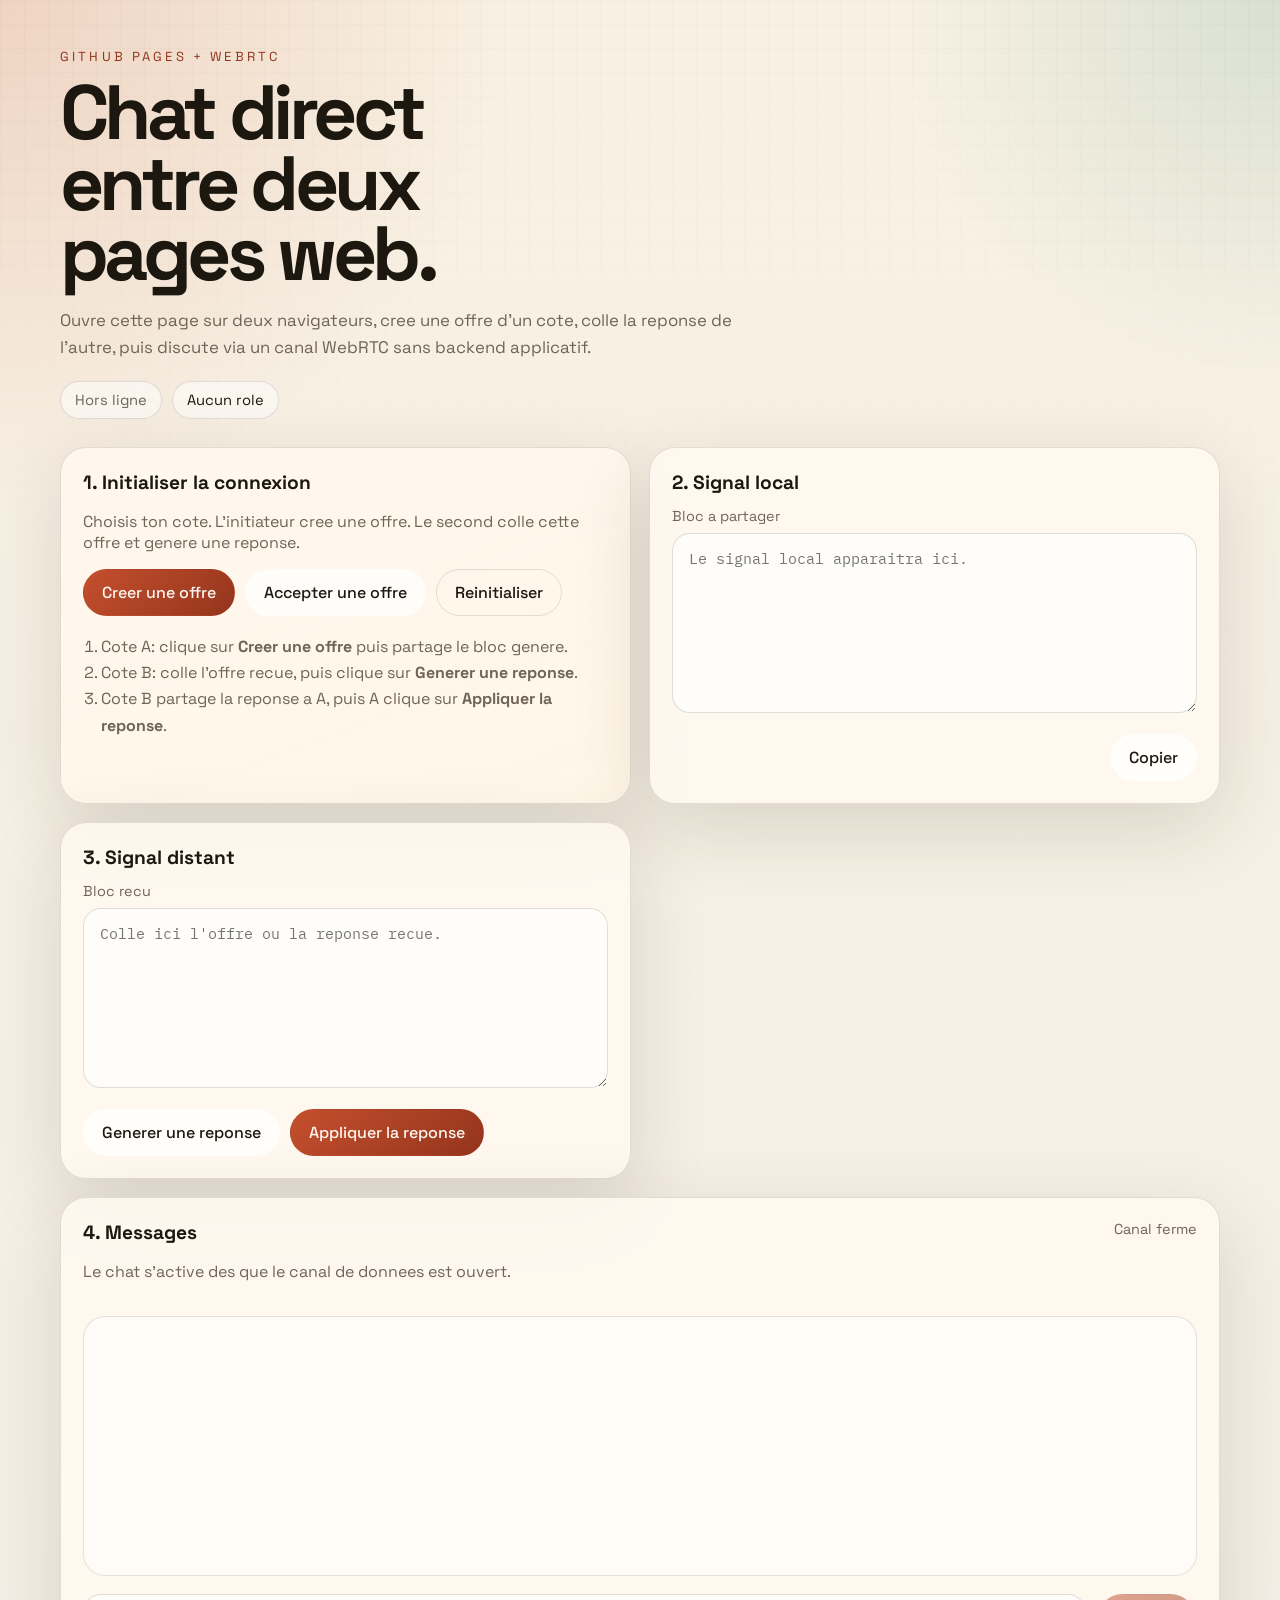
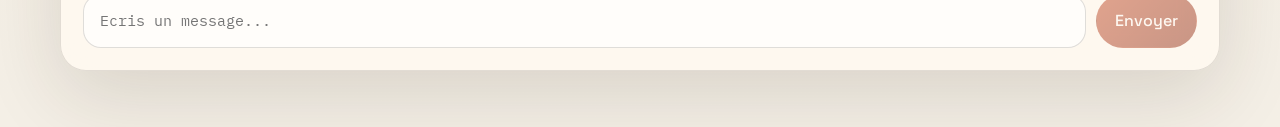
==== index.html @ ca7e9ff5 "feat: implement WebSocket signaling for automatic response handling and update README instructions" ====
<!DOCTYPE html>
<html lang="fr">
<head>
  <meta charset="UTF-8">
  <meta name="viewport" content="width=device-width, initial-scale=1.0">
  <title>WebRTC Duo Chat</title>
  <meta name="description" content="Chat WebRTC simple entre deux pages web, compatible GitHub Pages.">
  <link rel="preconnect" href="https://fonts.googleapis.com">
  <link rel="preconnect" href="https://fonts.gstatic.com" crossorigin>
  <link href="https://fonts.googleapis.com/css2?family=Space+Grotesk:wght@400;500;700&family=IBM+Plex+Mono:wght@400;500&display=swap" rel="stylesheet">
  <link rel="stylesheet" href="./styles.css">
</head>
<body>
  <div class="page-shell">
    <header class="hero">
      <p class="eyebrow">GitHub Pages + WebRTC</p>
      <h1>Chat direct entre deux pages web.</h1>
      <p class="hero-copy">
        Ouvre cette page sur deux navigateurs, cree une offre d'un cote, colle la reponse de l'autre,
        puis discute via un canal WebRTC sans backend applicatif.
      </p>
      <div class="status-bar">
        <span id="connectionBadge" class="badge badge-idle">Hors ligne</span>
        <span id="roleBadge" class="badge">Aucun role</span>
      </div>
    </header>

    <main class="grid">
      <section class="panel panel-accent">
        <h2>1. Initialiser la connexion</h2>
        <p class="section-copy">
          Choisis ton cote. L'initiateur cree une offre. Le second colle cette offre et genere une reponse.
        </p>
        <div class="action-row">
          <button id="createOfferButton" class="button button-primary">Creer une offre</button>
          <button id="acceptOfferButton" class="button">Accepter une offre</button>
          <button id="resetButton" class="button button-ghost">Reinitialiser</button>
        </div>
        <ol class="steps">
          <li>Cote A: clique sur <strong>Creer une offre</strong> puis partage le bloc genere.</li>
          <li>Cote B: colle l'offre recue, puis clique sur <strong>Generer une reponse</strong>.</li>
          <li>Cote B partage la reponse a A, puis A clique sur <strong>Appliquer la reponse</strong>.</li>
        </ol>
      </section>

      <section class="panel">
        <h2>2. Signal local</h2>
        <label class="field-label" for="localSignal">Bloc a partager</label>
        <textarea id="localSignal" class="code-box" readonly placeholder="Le signal local apparaitra ici."></textarea>
        <div class="action-row compact-row">
          <button id="copyLocalSignalButton" class="button">Copier</button>
        </div>
      </section>

      <section class="panel">
        <h2>3. Signal distant</h2>
        <label class="field-label" for="remoteSignal">Bloc recu</label>
        <textarea id="remoteSignal" class="code-box" placeholder="Colle ici l'offre ou la reponse recue."></textarea>
        <div class="action-row">
          <button id="createAnswerButton" class="button">Generer une reponse</button>
          <button id="applyAnswerButton" class="button button-primary">Appliquer la reponse</button>
        </div>
      </section>

      <section class="panel panel-chat">
        <div class="chat-header">
          <div>
            <h2>4. Messages</h2>
            <p class="section-copy">Le chat s'active des que le canal de donnees est ouvert.</p>
          </div>
          <span id="channelState">Canal ferme</span>
        </div>
        <div id="messages" class="messages" aria-live="polite"></div>
        <form id="chatForm" class="chat-form">
          <label class="sr-only" for="messageInput">Message</label>
          <input id="messageInput" type="text" maxlength="800" placeholder="Ecris un message..." autocomplete="off" disabled>
          <button id="sendButton" class="button button-primary" type="submit" disabled>Envoyer</button>
        </form>
      </section>
    </main>
  </div>

  <template id="messageTemplate">
    <article class="message">
      <header>
        <span class="message-author"></span>
        <time class="message-time"></time>
      </header>
      <p class="message-body"></p>
    </article>
  </template>

  <script type="module" src="./app.js"></script>
</body>
</html>
---- styles.css ----
:root {
  --bg: #f4efe6;
  --panel: rgba(255, 250, 241, 0.84);
  --panel-strong: rgba(255, 246, 231, 0.94);
  --text: #1c170f;
  --muted: #6f6557;
  --line: rgba(28, 23, 15, 0.12);
  --accent: #c44f2d;
  --accent-deep: #94351d;
  --accent-soft: #f8d8c8;
  --ok: #1d7b5f;
  --shadow: 0 24px 80px rgba(51, 35, 20, 0.14);
}

* {
  box-sizing: border-box;
}

body {
  margin: 0;
  min-height: 100vh;
  font-family: "Space Grotesk", sans-serif;
  color: var(--text);
  background:
    radial-gradient(circle at top left, rgba(196, 79, 45, 0.18), transparent 24%),
    radial-gradient(circle at top right, rgba(29, 123, 95, 0.14), transparent 18%),
    linear-gradient(180deg, #f8f1e3 0%, var(--bg) 100%);
}

body::before {
  content: "";
  position: fixed;
  inset: 0;
  pointer-events: none;
  background-image: linear-gradient(rgba(28, 23, 15, 0.04) 1px, transparent 1px),
    linear-gradient(90deg, rgba(28, 23, 15, 0.04) 1px, transparent 1px);
  background-size: 24px 24px;
  mask-image: linear-gradient(180deg, rgba(0, 0, 0, 0.4), transparent 80%);
}

.page-shell {
  width: min(1160px, calc(100% - 32px));
  margin: 0 auto;
  padding: 48px 0 56px;
}

.hero {
  margin-bottom: 28px;
}

.eyebrow {
  margin: 0 0 12px;
  font-size: 0.82rem;
  letter-spacing: 0.24em;
  text-transform: uppercase;
  color: var(--accent-deep);
}

h1,
h2 {
  margin: 0;
}

h1 {
  max-width: 10ch;
  font-size: clamp(2.8rem, 6vw, 5.8rem);
  line-height: 0.92;
  letter-spacing: -0.06em;
}

h2 {
  font-size: 1.2rem;
  margin-bottom: 12px;
}

.hero-copy,
.section-copy,
.steps {
  color: var(--muted);
}

.hero-copy {
  max-width: 62ch;
  margin: 18px 0 0;
  font-size: 1.05rem;
  line-height: 1.6;
}

.status-bar {
  display: flex;
  flex-wrap: wrap;
  gap: 10px;
  margin-top: 20px;
}

.badge {
  display: inline-flex;
  align-items: center;
  gap: 8px;
  padding: 9px 14px;
  border-radius: 999px;
  border: 1px solid var(--line);
  background: rgba(255, 255, 255, 0.5);
  font-size: 0.92rem;
}

.badge-idle {
  color: var(--muted);
}

.badge-ready {
  color: var(--ok);
  border-color: rgba(29, 123, 95, 0.26);
  background: rgba(29, 123, 95, 0.1);
}

.grid {
  display: grid;
  grid-template-columns: repeat(2, minmax(0, 1fr));
  gap: 18px;
}

.panel {
  position: relative;
  overflow: hidden;
  padding: 22px;
  border: 1px solid var(--line);
  border-radius: 26px;
  background: var(--panel);
  box-shadow: var(--shadow);
  backdrop-filter: blur(18px);
}

.panel-accent {
  background: linear-gradient(160deg, rgba(255, 247, 238, 0.96), var(--panel-strong));
}

.panel-chat {
  grid-column: 1 / -1;
}

.steps {
  margin: 18px 0 0;
  padding-left: 18px;
  line-height: 1.65;
}

.field-label,
#channelState {
  display: block;
  margin-bottom: 8px;
  font-size: 0.9rem;
  color: var(--muted);
}

.code-box,
#messageInput {
  width: 100%;
  border: 1px solid rgba(28, 23, 15, 0.14);
  border-radius: 18px;
  background: rgba(255, 255, 255, 0.72);
  color: var(--text);
  font: 0.92rem/1.5 "IBM Plex Mono", monospace;
}

.code-box {
  min-height: 180px;
  padding: 14px 16px;
  resize: vertical;
}

.action-row {
  display: flex;
  flex-wrap: wrap;
  gap: 10px;
  margin-top: 16px;
}

.compact-row {
  justify-content: flex-end;
}

.button {
  appearance: none;
  border: 1px solid transparent;
  border-radius: 999px;
  padding: 12px 18px;
  font: inherit;
  font-weight: 500;
  color: var(--text);
  background: rgba(255, 255, 255, 0.72);
  cursor: pointer;
  transition: transform 160ms ease, border-color 160ms ease, background 160ms ease;
}

.button:hover:not(:disabled) {
  transform: translateY(-1px);
  border-color: rgba(28, 23, 15, 0.18);
}

.button:disabled {
  opacity: 0.5;
  cursor: not-allowed;
}

.button-primary {
  color: #fff7f2;
  background: linear-gradient(135deg, var(--accent), var(--accent-deep));
}

.button-ghost {
  background: transparent;
  border-color: var(--line);
}

.chat-header {
  display: flex;
  align-items: start;
  justify-content: space-between;
  gap: 12px;
}

.messages {
  min-height: 260px;
  max-height: 420px;
  overflow: auto;
  margin: 18px 0;
  padding: 8px;
  border-radius: 22px;
  border: 1px solid var(--line);
  background: rgba(255, 255, 255, 0.52);
}

.message {
  width: min(100%, 720px);
  margin-bottom: 10px;
  padding: 12px 14px;
  border-radius: 18px;
  background: rgba(255, 246, 231, 0.9);
}

.message[data-author="Moi"] {
  margin-left: auto;
  background: rgba(196, 79, 45, 0.12);
}

.message header {
  display: flex;
  justify-content: space-between;
  gap: 12px;
  margin-bottom: 8px;
  font-size: 0.82rem;
  color: var(--muted);
}

.message-body {
  margin: 0;
  white-space: pre-wrap;
  word-break: break-word;
}

.chat-form {
  display: grid;
  grid-template-columns: 1fr auto;
  gap: 10px;
}

#messageInput {
  padding: 14px 16px;
  min-height: 54px;
}

.sr-only {
  position: absolute;
  width: 1px;
  height: 1px;
  padding: 0;
  margin: -1px;
  overflow: hidden;
  clip: rect(0, 0, 0, 0);
  white-space: nowrap;
  border: 0;
}

@media (max-width: 900px) {
  .grid {
    grid-template-columns: 1fr;
  }

  .panel-chat {
    grid-column: auto;
  }

  .chat-header {
    flex-direction: column;
  }
}

@media (max-width: 640px) {
  .page-shell {
    width: min(100% - 20px, 100%);
    padding-top: 28px;
  }

  .panel {
    padding: 18px;
    border-radius: 22px;
  }

  .chat-form {
    grid-template-columns: 1fr;
  }
}
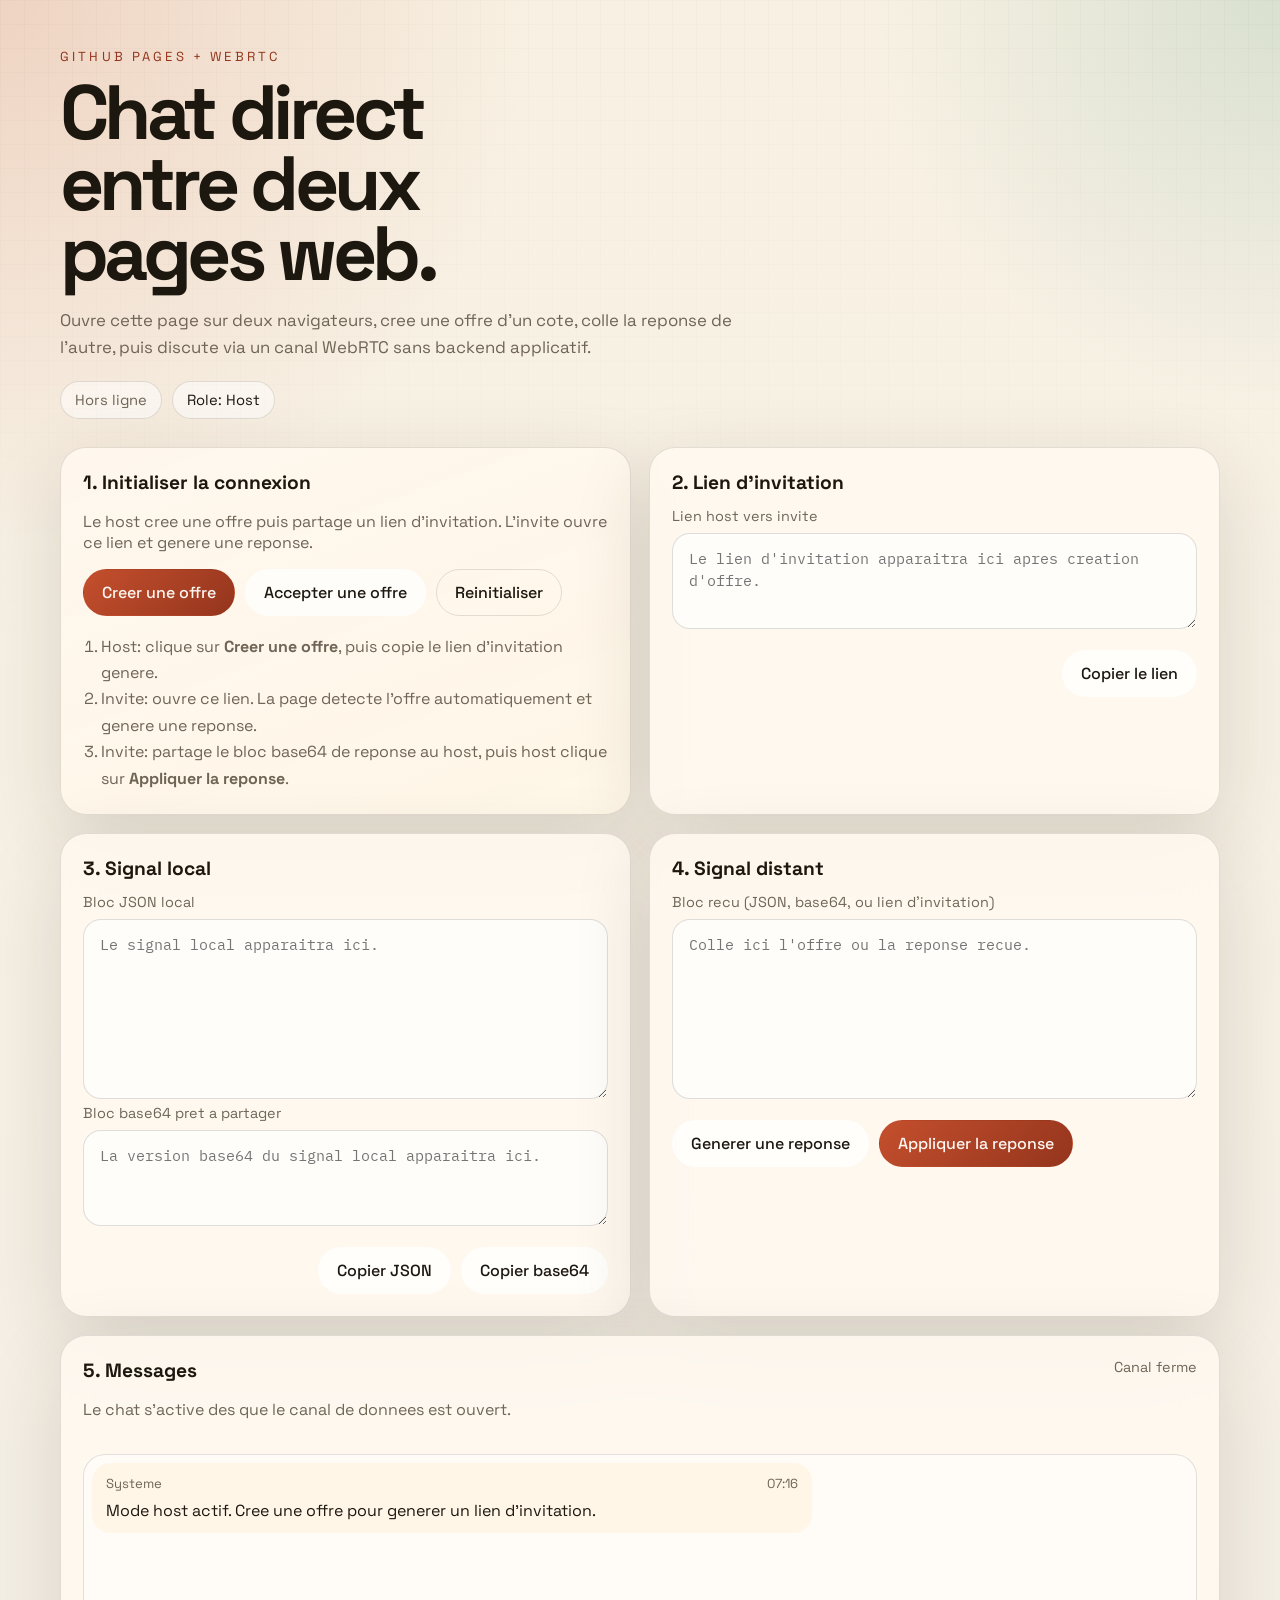
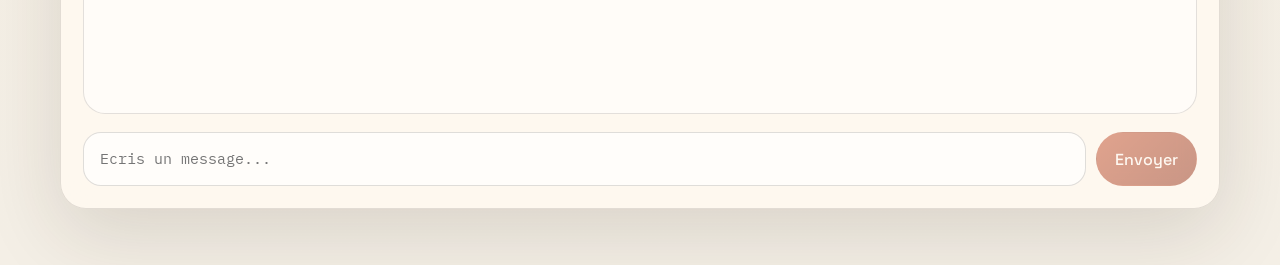
==== commit 04f9fa18: "feat: enhance README and UI for improved signaling process with automatic response handling" ====
--- a/index.html
+++ b/index.html
@@ -29,7 +29,7 @@
       <section class="panel panel-accent">
         <h2>1. Initialiser la connexion</h2>
         <p class="section-copy">
-          Choisis ton cote. L'initiateur cree une offre. Le second colle cette offre et genere une reponse.
+          Le host cree une offre puis partage un lien d'invitation. L'invite ouvre ce lien et genere une reponse.
         </p>
         <div class="action-row">
           <button id="createOfferButton" class="button button-primary">Creer une offre</button>
@@ -37,24 +37,36 @@
           <button id="resetButton" class="button button-ghost">Reinitialiser</button>
         </div>
         <ol class="steps">
-          <li>Cote A: clique sur <strong>Creer une offre</strong> puis partage le bloc genere.</li>
-          <li>Cote B: colle l'offre recue, puis clique sur <strong>Generer une reponse</strong>.</li>
-          <li>Cote B partage la reponse a A, puis A clique sur <strong>Appliquer la reponse</strong>.</li>
+          <li>Host: clique sur <strong>Creer une offre</strong>, puis copie le lien d'invitation genere.</li>
+          <li>Invite: ouvre ce lien. La page detecte l'offre automatiquement et genere une reponse.</li>
+          <li>Invite: partage le bloc base64 de reponse au host, puis host clique sur <strong>Appliquer la reponse</strong>.</li>
         </ol>
       </section>
 
       <section class="panel">
-        <h2>2. Signal local</h2>
-        <label class="field-label" for="localSignal">Bloc a partager</label>
-        <textarea id="localSignal" class="code-box" readonly placeholder="Le signal local apparaitra ici."></textarea>
+        <h2>2. Lien d'invitation</h2>
+        <label class="field-label" for="inviteLink">Lien host vers invite</label>
+        <textarea id="inviteLink" class="code-box compact-box" readonly placeholder="Le lien d'invitation apparaitra ici apres creation d'offre."></textarea>
         <div class="action-row compact-row">
-          <button id="copyLocalSignalButton" class="button">Copier</button>
+          <button id="copyInviteLinkButton" class="button">Copier le lien</button>
         </div>
       </section>
 
       <section class="panel">
-        <h2>3. Signal distant</h2>
-        <label class="field-label" for="remoteSignal">Bloc recu</label>
+        <h2>3. Signal local</h2>
+        <label class="field-label" for="localSignal">Bloc JSON local</label>
+        <textarea id="localSignal" class="code-box" readonly placeholder="Le signal local apparaitra ici."></textarea>
+        <label class="field-label" for="localSignalBase64">Bloc base64 pret a partager</label>
+        <textarea id="localSignalBase64" class="code-box compact-box" readonly placeholder="La version base64 du signal local apparaitra ici."></textarea>
+        <div class="action-row compact-row">
+          <button id="copyLocalSignalButton" class="button">Copier JSON</button>
+          <button id="copyLocalSignalBase64Button" class="button">Copier base64</button>
+        </div>
+      </section>
+
+      <section class="panel">
+        <h2>4. Signal distant</h2>
+        <label class="field-label" for="remoteSignal">Bloc recu (JSON, base64, ou lien d'invitation)</label>
         <textarea id="remoteSignal" class="code-box" placeholder="Colle ici l'offre ou la reponse recue."></textarea>
         <div class="action-row">
           <button id="createAnswerButton" class="button">Generer une reponse</button>
@@ -65,7 +77,7 @@
       <section class="panel panel-chat">
         <div class="chat-header">
           <div>
-            <h2>4. Messages</h2>
+            <h2>5. Messages</h2>
             <p class="section-copy">Le chat s'active des que le canal de donnees est ouvert.</p>
           </div>
           <span id="channelState">Canal ferme</span>
--- a/styles.css
+++ b/styles.css
@@ -169,6 +169,10 @@
   resize: vertical;
 }
 
+.code-box.compact-box {
+  min-height: 96px;
+}
+
 .action-row {
   display: flex;
   flex-wrap: wrap;
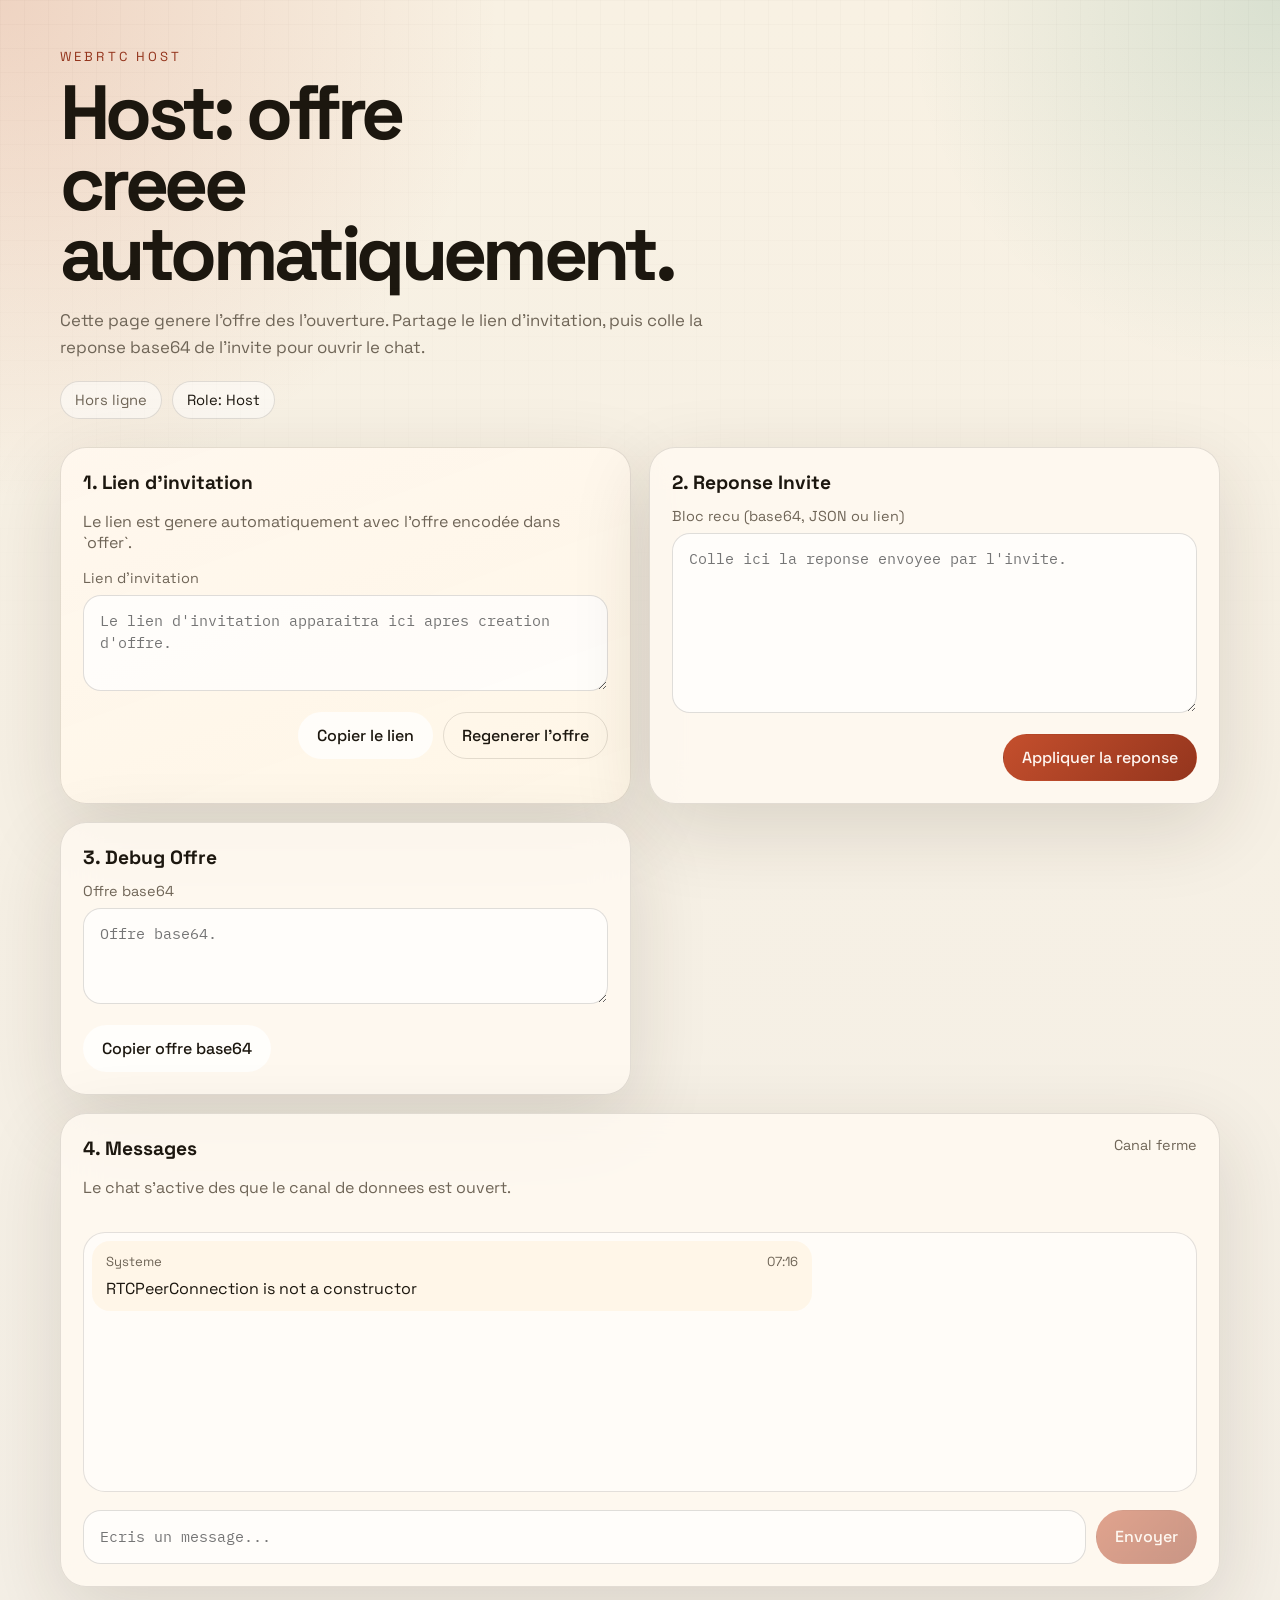
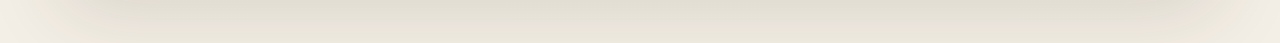
==== commit 5281ac5a: "feat: implement host and invite pages with automatic offer handling and response generation" ====
--- a/index.html
+++ b/index.html
@@ -13,71 +13,54 @@
 <body>
   <div class="page-shell">
     <header class="hero">
-      <p class="eyebrow">GitHub Pages + WebRTC</p>
-      <h1>Chat direct entre deux pages web.</h1>
+      <p class="eyebrow">WebRTC Host</p>
+      <h1>Host: offre creee automatiquement.</h1>
       <p class="hero-copy">
-        Ouvre cette page sur deux navigateurs, cree une offre d'un cote, colle la reponse de l'autre,
-        puis discute via un canal WebRTC sans backend applicatif.
+        Cette page genere l'offre des l'ouverture. Partage le lien d'invitation, puis colle la reponse
+        base64 de l'invite pour ouvrir le chat.
       </p>
       <div class="status-bar">
         <span id="connectionBadge" class="badge badge-idle">Hors ligne</span>
-        <span id="roleBadge" class="badge">Aucun role</span>
+        <span id="roleBadge" class="badge">Role: Host</span>
       </div>
     </header>
 
     <main class="grid">
       <section class="panel panel-accent">
-        <h2>1. Initialiser la connexion</h2>
+        <h2>1. Lien d'invitation</h2>
         <p class="section-copy">
-          Le host cree une offre puis partage un lien d'invitation. L'invite ouvre ce lien et genere une reponse.
+          Le lien est genere automatiquement avec l'offre encodée dans `offer`.
         </p>
-        <div class="action-row">
-          <button id="createOfferButton" class="button button-primary">Creer une offre</button>
-          <button id="acceptOfferButton" class="button">Accepter une offre</button>
-          <button id="resetButton" class="button button-ghost">Reinitialiser</button>
-        </div>
-        <ol class="steps">
-          <li>Host: clique sur <strong>Creer une offre</strong>, puis copie le lien d'invitation genere.</li>
-          <li>Invite: ouvre ce lien. La page detecte l'offre automatiquement et genere une reponse.</li>
-          <li>Invite: partage le bloc base64 de reponse au host, puis host clique sur <strong>Appliquer la reponse</strong>.</li>
-        </ol>
-      </section>
-
-      <section class="panel">
-        <h2>2. Lien d'invitation</h2>
-        <label class="field-label" for="inviteLink">Lien host vers invite</label>
+        <label class="field-label" for="inviteLink">Lien d'invitation</label>
         <textarea id="inviteLink" class="code-box compact-box" readonly placeholder="Le lien d'invitation apparaitra ici apres creation d'offre."></textarea>
         <div class="action-row compact-row">
           <button id="copyInviteLinkButton" class="button">Copier le lien</button>
+          <button id="regenerateOfferButton" class="button button-ghost">Regenerer l'offre</button>
         </div>
       </section>
 
       <section class="panel">
-        <h2>3. Signal local</h2>
-        <label class="field-label" for="localSignal">Bloc JSON local</label>
-        <textarea id="localSignal" class="code-box" readonly placeholder="Le signal local apparaitra ici."></textarea>
-        <label class="field-label" for="localSignalBase64">Bloc base64 pret a partager</label>
-        <textarea id="localSignalBase64" class="code-box compact-box" readonly placeholder="La version base64 du signal local apparaitra ici."></textarea>
+        <h2>2. Reponse Invite</h2>
+        <label class="field-label" for="remoteSignal">Bloc recu (base64, JSON ou lien)</label>
+        <textarea id="remoteSignal" class="code-box" placeholder="Colle ici la reponse envoyee par l'invite."></textarea>
         <div class="action-row compact-row">
-          <button id="copyLocalSignalButton" class="button">Copier JSON</button>
-          <button id="copyLocalSignalBase64Button" class="button">Copier base64</button>
+          <button id="applyAnswerButton" class="button button-primary">Appliquer la reponse</button>
         </div>
       </section>
 
       <section class="panel">
-        <h2>4. Signal distant</h2>
-        <label class="field-label" for="remoteSignal">Bloc recu (JSON, base64, ou lien d'invitation)</label>
-        <textarea id="remoteSignal" class="code-box" placeholder="Colle ici l'offre ou la reponse recue."></textarea>
+        <h2>3. Debug Offre</h2>
+        <label class="field-label" for="localSignalBase64">Offre base64</label>
+        <textarea id="localSignalBase64" class="code-box compact-box" readonly placeholder="Offre base64."></textarea>
         <div class="action-row">
-          <button id="createAnswerButton" class="button">Generer une reponse</button>
-          <button id="applyAnswerButton" class="button button-primary">Appliquer la reponse</button>
+          <button id="copyLocalSignalBase64Button" class="button">Copier offre base64</button>
         </div>
       </section>
 
       <section class="panel panel-chat">
         <div class="chat-header">
           <div>
-            <h2>5. Messages</h2>
+            <h2>4. Messages</h2>
             <p class="section-copy">Le chat s'active des que le canal de donnees est ouvert.</p>
           </div>
           <span id="channelState">Canal ferme</span>
@@ -102,6 +85,6 @@
     </article>
   </template>
 
-  <script type="module" src="./app.js"></script>
+  <script type="module" src="./host.js"></script>
 </body>
 </html>
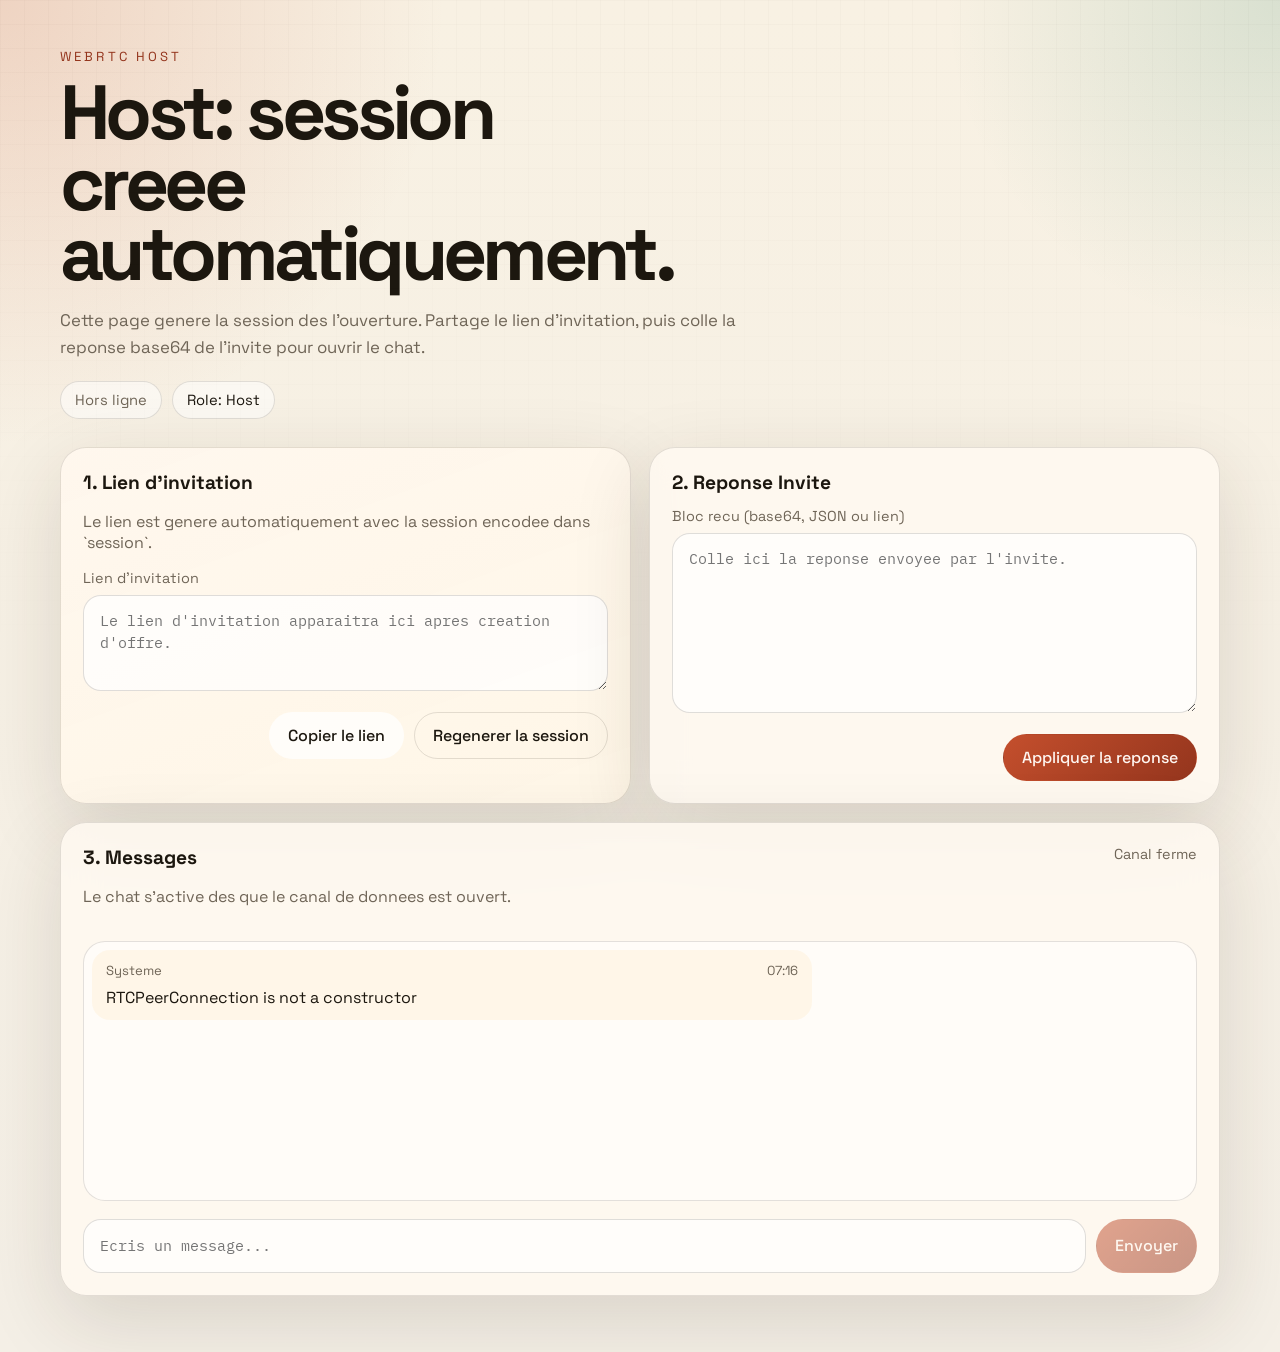
==== commit 1fb15901: "feat: update signaling terminology from 'offer' to 'session' in README, HTML, and JS files" ====
--- a/index.html
+++ b/index.html
@@ -14,9 +14,9 @@
   <div class="page-shell">
     <header class="hero">
       <p class="eyebrow">WebRTC Host</p>
-      <h1>Host: offre creee automatiquement.</h1>
+      <h1>Host: session creee automatiquement.</h1>
       <p class="hero-copy">
-        Cette page genere l'offre des l'ouverture. Partage le lien d'invitation, puis colle la reponse
+        Cette page genere la session des l'ouverture. Partage le lien d'invitation, puis colle la reponse
         base64 de l'invite pour ouvrir le chat.
       </p>
       <div class="status-bar">
@@ -29,13 +29,13 @@
       <section class="panel panel-accent">
         <h2>1. Lien d'invitation</h2>
         <p class="section-copy">
-          Le lien est genere automatiquement avec l'offre encodée dans `offer`.
+          Le lien est genere automatiquement avec la session encodee dans `session`.
         </p>
         <label class="field-label" for="inviteLink">Lien d'invitation</label>
         <textarea id="inviteLink" class="code-box compact-box" readonly placeholder="Le lien d'invitation apparaitra ici apres creation d'offre."></textarea>
         <div class="action-row compact-row">
           <button id="copyInviteLinkButton" class="button">Copier le lien</button>
-          <button id="regenerateOfferButton" class="button button-ghost">Regenerer l'offre</button>
+          <button id="regenerateOfferButton" class="button button-ghost">Regenerer la session</button>
         </div>
       </section>
 
@@ -48,19 +48,10 @@
         </div>
       </section>
 
-      <section class="panel">
-        <h2>3. Debug Offre</h2>
-        <label class="field-label" for="localSignalBase64">Offre base64</label>
-        <textarea id="localSignalBase64" class="code-box compact-box" readonly placeholder="Offre base64."></textarea>
-        <div class="action-row">
-          <button id="copyLocalSignalBase64Button" class="button">Copier offre base64</button>
-        </div>
-      </section>
-
       <section class="panel panel-chat">
         <div class="chat-header">
           <div>
-            <h2>4. Messages</h2>
+            <h2>3. Messages</h2>
             <p class="section-copy">Le chat s'active des que le canal de donnees est ouvert.</p>
           </div>
           <span id="channelState">Canal ferme</span>
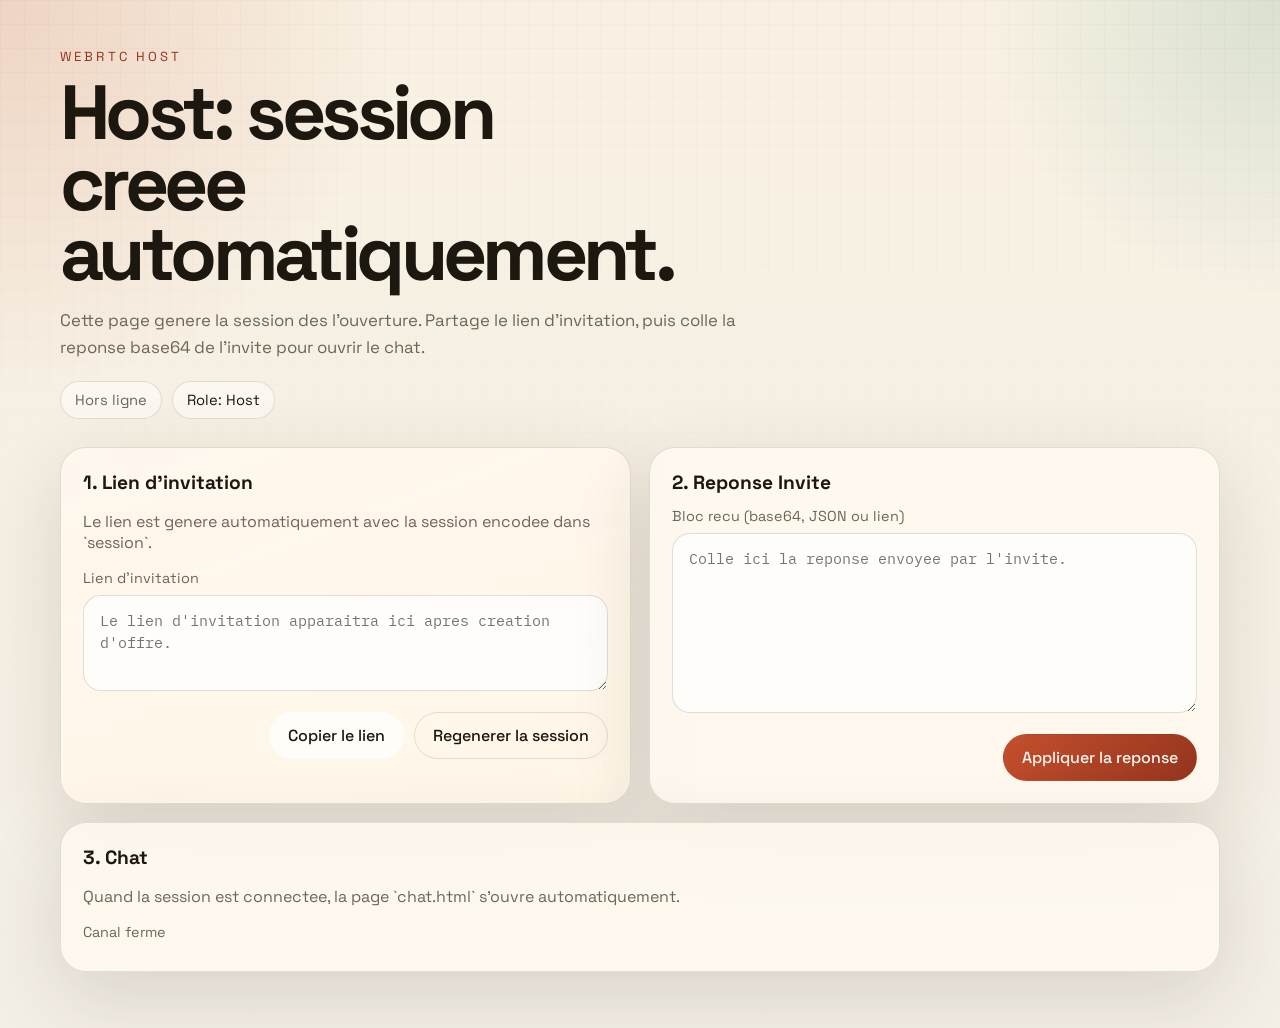
==== commit 0896c650: "feat: update chat interface and add chat.html for WebRTC messaging" ====
--- a/index.html
+++ b/index.html
@@ -49,19 +49,9 @@
       </section>
 
       <section class="panel panel-chat">
-        <div class="chat-header">
-          <div>
-            <h2>3. Messages</h2>
-            <p class="section-copy">Le chat s'active des que le canal de donnees est ouvert.</p>
-          </div>
-          <span id="channelState">Canal ferme</span>
-        </div>
-        <div id="messages" class="messages" aria-live="polite"></div>
-        <form id="chatForm" class="chat-form">
-          <label class="sr-only" for="messageInput">Message</label>
-          <input id="messageInput" type="text" maxlength="800" placeholder="Ecris un message..." autocomplete="off" disabled>
-          <button id="sendButton" class="button button-primary" type="submit" disabled>Envoyer</button>
-        </form>
+        <h2>3. Chat</h2>
+        <p class="section-copy">Quand la session est connectee, la page `chat.html` s'ouvre automatiquement.</p>
+        <span id="channelState">Canal ferme</span>
       </section>
     </main>
   </div>
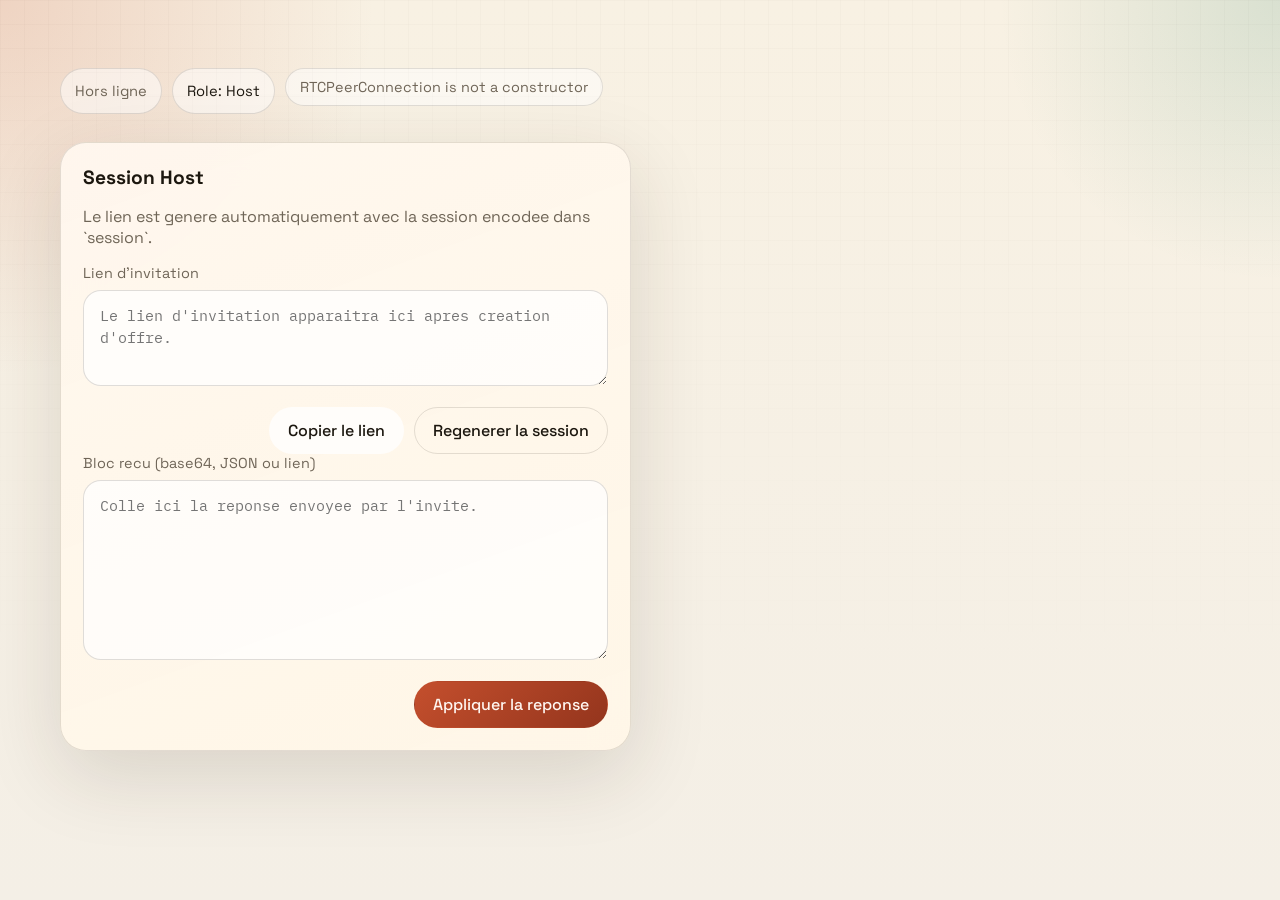
==== commit 31457358: "feat: update session terminology and simplify UI in host and invite pages" ====
--- a/index.html
+++ b/index.html
@@ -13,21 +13,16 @@
 <body>
   <div class="page-shell">
     <header class="hero">
-      <p class="eyebrow">WebRTC Host</p>
-      <h1>Host: session creee automatiquement.</h1>
-      <p class="hero-copy">
-        Cette page genere la session des l'ouverture. Partage le lien d'invitation, puis colle la reponse
-        base64 de l'invite pour ouvrir le chat.
-      </p>
       <div class="status-bar">
         <span id="connectionBadge" class="badge badge-idle">Hors ligne</span>
         <span id="roleBadge" class="badge">Role: Host</span>
+        <span id="channelState" class="badge">Canal ferme</span>
       </div>
     </header>
 
     <main class="grid">
       <section class="panel panel-accent">
-        <h2>1. Lien d'invitation</h2>
+        <h2>Session Host</h2>
         <p class="section-copy">
           Le lien est genere automatiquement avec la session encodee dans `session`.
         </p>
@@ -37,21 +32,11 @@
           <button id="copyInviteLinkButton" class="button">Copier le lien</button>
           <button id="regenerateOfferButton" class="button button-ghost">Regenerer la session</button>
         </div>
-      </section>
-
-      <section class="panel">
-        <h2>2. Reponse Invite</h2>
         <label class="field-label" for="remoteSignal">Bloc recu (base64, JSON ou lien)</label>
         <textarea id="remoteSignal" class="code-box" placeholder="Colle ici la reponse envoyee par l'invite."></textarea>
         <div class="action-row compact-row">
           <button id="applyAnswerButton" class="button button-primary">Appliquer la reponse</button>
         </div>
-      </section>
-
-      <section class="panel panel-chat">
-        <h2>3. Chat</h2>
-        <p class="section-copy">Quand la session est connectee, la page `chat.html` s'ouvre automatiquement.</p>
-        <span id="channelState">Canal ferme</span>
       </section>
     </main>
   </div>
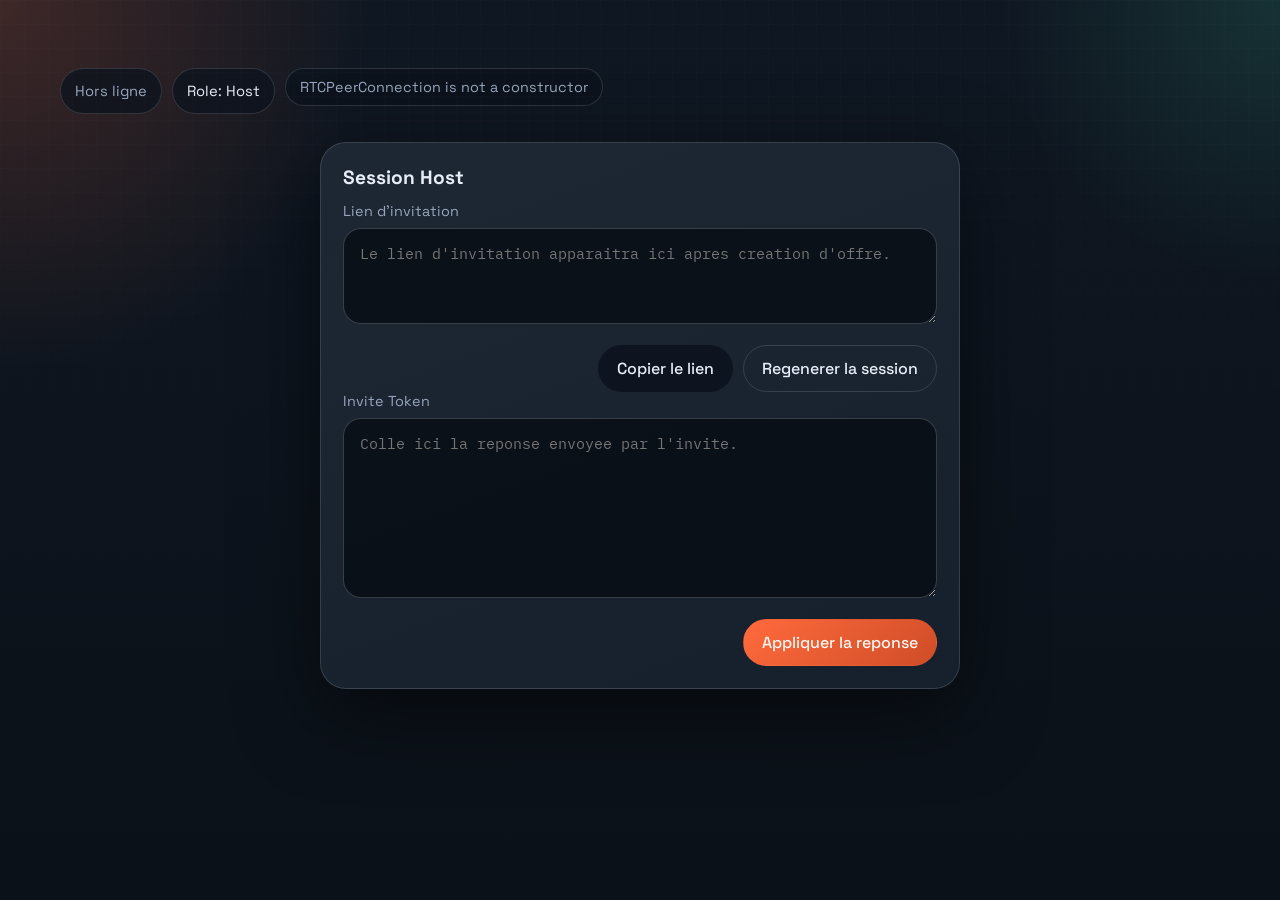
==== commit 1ac97e5d: "feat: update labels for clarity in chat and join pages" ====
--- a/index.html
+++ b/index.html
@@ -23,16 +23,13 @@
     <main class="grid">
       <section class="panel panel-accent">
         <h2>Session Host</h2>
-        <p class="section-copy">
-          Le lien est genere automatiquement avec la session encodee dans `session`.
-        </p>
         <label class="field-label" for="inviteLink">Lien d'invitation</label>
         <textarea id="inviteLink" class="code-box compact-box" readonly placeholder="Le lien d'invitation apparaitra ici apres creation d'offre."></textarea>
         <div class="action-row compact-row">
           <button id="copyInviteLinkButton" class="button">Copier le lien</button>
           <button id="regenerateOfferButton" class="button button-ghost">Regenerer la session</button>
         </div>
-        <label class="field-label" for="remoteSignal">Bloc recu (base64, JSON ou lien)</label>
+        <label class="field-label" for="remoteSignal">Invite Token</label>
         <textarea id="remoteSignal" class="code-box" placeholder="Colle ici la reponse envoyee par l'invite."></textarea>
         <div class="action-row compact-row">
           <button id="applyAnswerButton" class="button button-primary">Appliquer la reponse</button>
--- a/styles.css
+++ b/styles.css
@@ -1,15 +1,15 @@
 :root {
-  --bg: #f4efe6;
-  --panel: rgba(255, 250, 241, 0.84);
-  --panel-strong: rgba(255, 246, 231, 0.94);
-  --text: #1c170f;
-  --muted: #6f6557;
-  --line: rgba(28, 23, 15, 0.12);
-  --accent: #c44f2d;
-  --accent-deep: #94351d;
-  --accent-soft: #f8d8c8;
-  --ok: #1d7b5f;
-  --shadow: 0 24px 80px rgba(51, 35, 20, 0.14);
+  --bg: #0b1118;
+  --panel: rgba(18, 26, 37, 0.82);
+  --panel-strong: rgba(24, 33, 46, 0.92);
+  --text: #e8eef7;
+  --muted: #97a6bc;
+  --line: rgba(232, 238, 247, 0.14);
+  --accent: #ff6a3d;
+  --accent-deep: #cf4d27;
+  --accent-soft: #3a261f;
+  --ok: #45d4a2;
+  --shadow: 0 24px 80px rgba(0, 0, 0, 0.5);
 }
 
 * {
@@ -22,9 +22,9 @@
   font-family: "Space Grotesk", sans-serif;
   color: var(--text);
   background:
-    radial-gradient(circle at top left, rgba(196, 79, 45, 0.18), transparent 24%),
-    radial-gradient(circle at top right, rgba(29, 123, 95, 0.14), transparent 18%),
-    linear-gradient(180deg, #f8f1e3 0%, var(--bg) 100%);
+    radial-gradient(circle at top left, rgba(255, 106, 61, 0.2), transparent 24%),
+    radial-gradient(circle at top right, rgba(69, 212, 162, 0.14), transparent 18%),
+    linear-gradient(180deg, #0f1722 0%, var(--bg) 100%);
 }
 
 body::before {
@@ -32,8 +32,8 @@
   position: fixed;
   inset: 0;
   pointer-events: none;
-  background-image: linear-gradient(rgba(28, 23, 15, 0.04) 1px, transparent 1px),
-    linear-gradient(90deg, rgba(28, 23, 15, 0.04) 1px, transparent 1px);
+  background-image: linear-gradient(rgba(232, 238, 247, 0.035) 1px, transparent 1px),
+    linear-gradient(90deg, rgba(232, 238, 247, 0.035) 1px, transparent 1px);
   background-size: 24px 24px;
   mask-image: linear-gradient(180deg, rgba(0, 0, 0, 0.4), transparent 80%);
 }
@@ -100,7 +100,7 @@
   padding: 9px 14px;
   border-radius: 999px;
   border: 1px solid var(--line);
-  background: rgba(255, 255, 255, 0.5);
+  background: rgba(12, 19, 29, 0.76);
   font-size: 0.92rem;
 }
 
@@ -110,19 +110,22 @@
 
 .badge-ready {
   color: var(--ok);
-  border-color: rgba(29, 123, 95, 0.26);
-  background: rgba(29, 123, 95, 0.1);
+  border-color: rgba(69, 212, 162, 0.34);
+  background: rgba(69, 212, 162, 0.12);
 }
 
 .grid {
   display: grid;
   grid-template-columns: repeat(2, minmax(0, 1fr));
   gap: 18px;
+  justify-items: center;
 }
 
 .panel {
   position: relative;
   overflow: hidden;
+  width: 100%;
+  max-width: 640px;
   padding: 22px;
   border: 1px solid var(--line);
   border-radius: 26px;
@@ -132,11 +135,18 @@
 }
 
 .panel-accent {
-  background: linear-gradient(160deg, rgba(255, 247, 238, 0.96), var(--panel-strong));
+  background: linear-gradient(160deg, rgba(31, 40, 53, 0.96), var(--panel-strong));
 }
 
 .panel-chat {
   grid-column: 1 / -1;
+  max-width: none;
+  justify-self: stretch;
+}
+
+.grid > .panel:only-child {
+  grid-column: 1 / -1;
+  justify-self: center;
 }
 
 .steps {
@@ -156,9 +166,9 @@
 .code-box,
 #messageInput {
   width: 100%;
-  border: 1px solid rgba(28, 23, 15, 0.14);
+  border: 1px solid rgba(232, 238, 247, 0.2);
   border-radius: 18px;
-  background: rgba(255, 255, 255, 0.72);
+  background: rgba(9, 14, 22, 0.86);
   color: var(--text);
   font: 0.92rem/1.5 "IBM Plex Mono", monospace;
 }
@@ -192,14 +202,14 @@
   font: inherit;
   font-weight: 500;
   color: var(--text);
-  background: rgba(255, 255, 255, 0.72);
+  background: rgba(12, 19, 29, 0.88);
   cursor: pointer;
   transition: transform 160ms ease, border-color 160ms ease, background 160ms ease;
 }
 
 .button:hover:not(:disabled) {
   transform: translateY(-1px);
-  border-color: rgba(28, 23, 15, 0.18);
+  border-color: rgba(232, 238, 247, 0.24);
 }
 
 .button:disabled {
@@ -232,7 +242,7 @@
   padding: 8px;
   border-radius: 22px;
   border: 1px solid var(--line);
-  background: rgba(255, 255, 255, 0.52);
+  background: rgba(8, 13, 20, 0.76);
 }
 
 .message {
@@ -240,12 +250,12 @@
   margin-bottom: 10px;
   padding: 12px 14px;
   border-radius: 18px;
-  background: rgba(255, 246, 231, 0.9);
+  background: rgba(24, 33, 45, 0.92);
 }
 
 .message[data-author="Moi"] {
   margin-left: auto;
-  background: rgba(196, 79, 45, 0.12);
+  background: rgba(255, 106, 61, 0.2);
 }
 
 .message header {
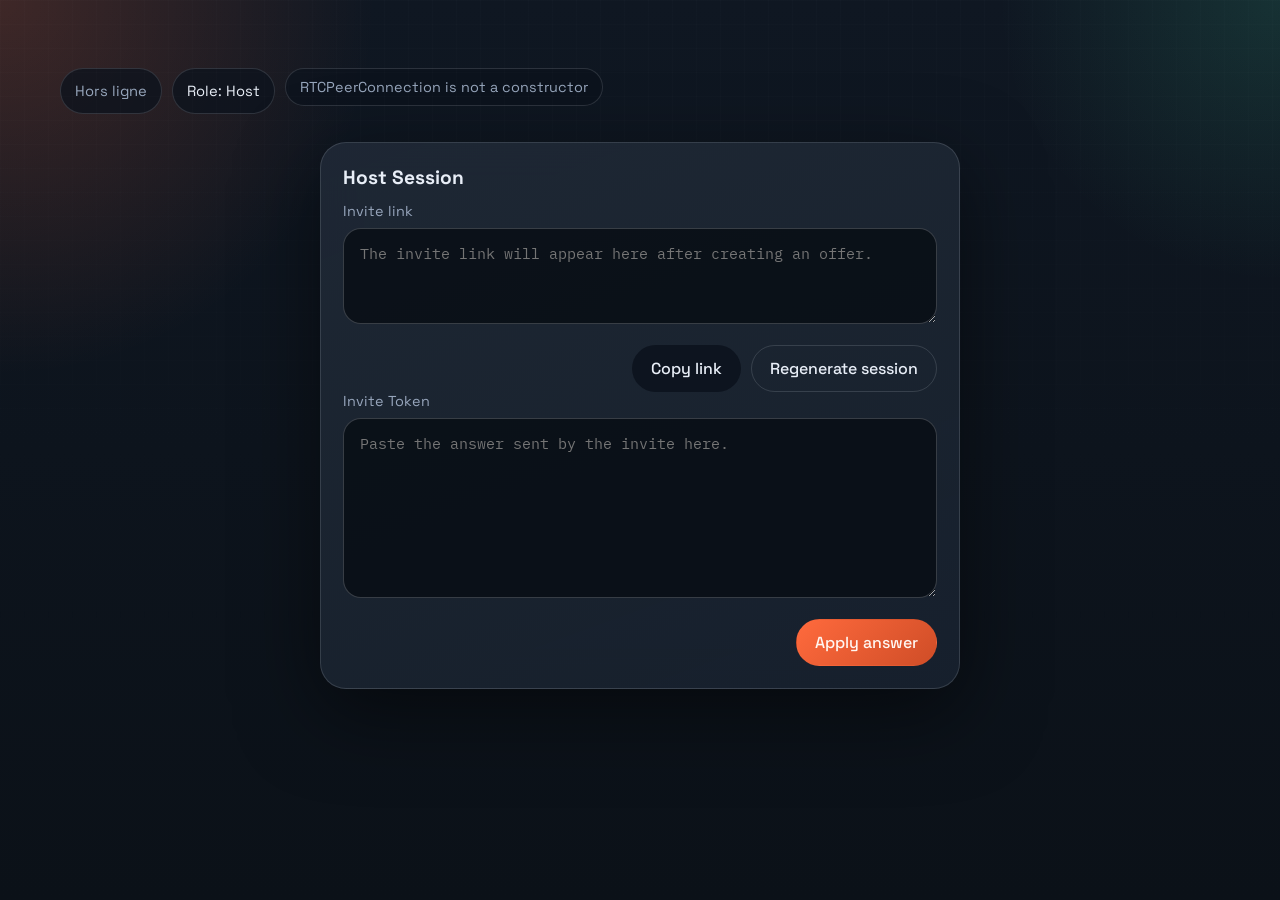
==== commit 7a8fc14c: "feat: update language and improve descriptions in HTML files for consistency" ====
--- a/index.html
+++ b/index.html
@@ -1,10 +1,10 @@
 <!DOCTYPE html>
-<html lang="fr">
+<html lang="en">
 <head>
   <meta charset="UTF-8">
   <meta name="viewport" content="width=device-width, initial-scale=1.0">
   <title>WebRTC Duo Chat</title>
-  <meta name="description" content="Chat WebRTC simple entre deux pages web, compatible GitHub Pages.">
+  <meta name="description" content="Simple WebRTC chat between two web pages, GitHub Pages compatible.">
   <link rel="preconnect" href="https://fonts.googleapis.com">
   <link rel="preconnect" href="https://fonts.gstatic.com" crossorigin>
   <link href="https://fonts.googleapis.com/css2?family=Space+Grotesk:wght@400;500;700&family=IBM+Plex+Mono:wght@400;500&display=swap" rel="stylesheet">
@@ -14,25 +14,25 @@
   <div class="page-shell">
     <header class="hero">
       <div class="status-bar">
-        <span id="connectionBadge" class="badge badge-idle">Hors ligne</span>
+        <span id="connectionBadge" class="badge badge-idle">Offline</span>
         <span id="roleBadge" class="badge">Role: Host</span>
-        <span id="channelState" class="badge">Canal ferme</span>
+        <span id="channelState" class="badge">Channel closed</span>
       </div>
     </header>
 
     <main class="grid">
       <section class="panel panel-accent">
-        <h2>Session Host</h2>
-        <label class="field-label" for="inviteLink">Lien d'invitation</label>
-        <textarea id="inviteLink" class="code-box compact-box" readonly placeholder="Le lien d'invitation apparaitra ici apres creation d'offre."></textarea>
+        <h2>Host Session</h2>
+        <label class="field-label" for="inviteLink">Invite link</label>
+        <textarea id="inviteLink" class="code-box compact-box" readonly placeholder="The invite link will appear here after creating an offer."></textarea>
         <div class="action-row compact-row">
-          <button id="copyInviteLinkButton" class="button">Copier le lien</button>
-          <button id="regenerateOfferButton" class="button button-ghost">Regenerer la session</button>
+          <button id="copyInviteLinkButton" class="button">Copy link</button>
+          <button id="regenerateOfferButton" class="button button-ghost">Regenerate session</button>
         </div>
         <label class="field-label" for="remoteSignal">Invite Token</label>
-        <textarea id="remoteSignal" class="code-box" placeholder="Colle ici la reponse envoyee par l'invite."></textarea>
+        <textarea id="remoteSignal" class="code-box" placeholder="Paste the answer sent by the invite here."></textarea>
         <div class="action-row compact-row">
-          <button id="applyAnswerButton" class="button button-primary">Appliquer la reponse</button>
+          <button id="applyAnswerButton" class="button button-primary">Apply answer</button>
         </div>
       </section>
     </main>
